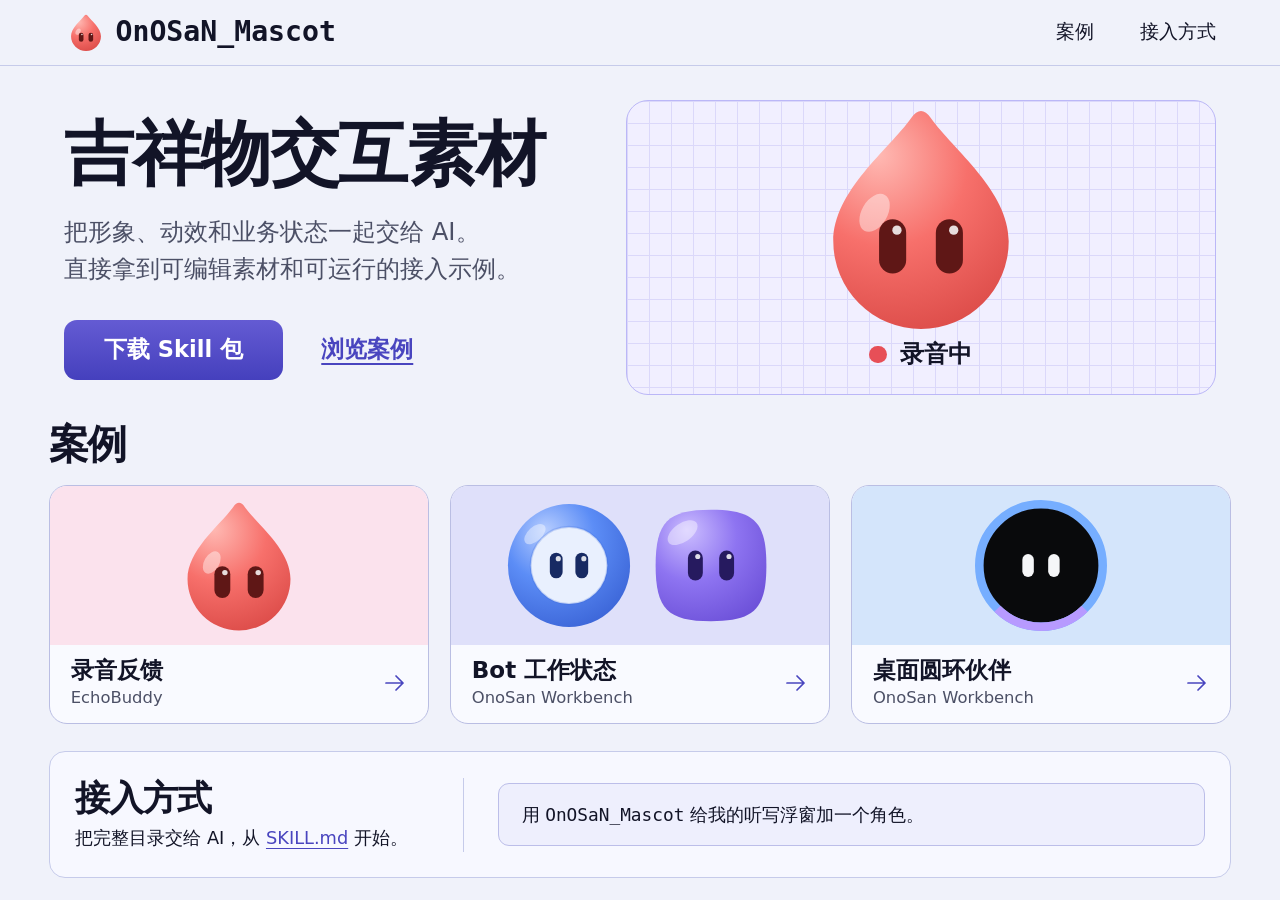
==== index.html @ 1f5b3f3f "Add OnOSaN_Mascot skill and interactive cases" ====
<!doctype html>
<html lang="zh-CN">
  <head>
    <meta charset="utf-8">
    <meta name="viewport" content="width=device-width, initial-scale=1">
    <title>OnOSaN_Mascot · 吉祥物交互素材</title>
    <link rel="icon" href="skills/onosan-mascot/assets/voice-status/mascot.svg" type="image/svg+xml">
    <link rel="stylesheet" href="skills/onosan-mascot/assets/preview.css">
    <link rel="stylesheet" href="skills/onosan-mascot/assets/voice-status/motion.css">
    <link rel="stylesheet" href="site.css">
  </head>
  <body>
    <header class="topbar">
      <div class="page-width topbar-inner">
        <span class="wordmark"><img src="skills/onosan-mascot/assets/voice-status/mascot.svg" alt="">OnOSaN_Mascot</span>
        <nav aria-label="主导航">
          <a href="#cases">案例</a>
          <a href="#use">接入方式</a>
        </nav>
      </div>
    </header>

    <main class="page-width">
      <section class="intro" aria-labelledby="intro-title">
        <div>
          <h1 id="intro-title">吉祥物交互素材</h1>
          <p>把形象、动效和业务状态一起交给 AI。<br>直接拿到可编辑素材和可运行的接入示例。</p>
          <div class="intro-actions">
            <a class="download" href="OnOSaN_Mascot-v0.1.0.zip" download>下载 Skill 包</a>
            <a href="#cases">浏览案例</a>
          </div>
        </div>
        <div class="specimen hero-sample voice-status" data-state="recording">
          <img class="mascot-shape" src="skills/onosan-mascot/assets/voice-status/mascot.svg" alt="EchoBuddy 珊瑚水滴">
          <p class="state-label"><span class="state-dot" aria-hidden="true"></span>录音中</p>
        </div>
      </section>

      <section class="cases" id="cases" aria-labelledby="cases-title">
        <h2 id="cases-title">案例</h2>
        <div class="case-grid">
          <a class="case" href="skills/onosan-mascot/assets/voice-status/preview.html">
            <div class="case-art coral"><img src="skills/onosan-mascot/assets/voice-status/mascot.svg" alt=""></div>
            <div class="case-caption">
              <div><h3>录音反馈</h3><p>EchoBuddy</p></div>
              <svg viewBox="0 0 24 24" aria-hidden="true"><path d="M3 12h17m-7-7 7 7-7 7"/></svg>
            </div>
          </a>
          <a class="case" href="skills/onosan-mascot/assets/bot-activity/preview.html">
            <div class="case-art violet">
              <img src="skills/onosan-mascot/assets/bot-activity/mascot.svg" alt="">
              <img src="skills/onosan-mascot/assets/bot-activity/square.svg" alt="">
            </div>
            <div class="case-caption">
              <div><h3>Bot 工作状态</h3><p>OnoSan Workbench</p></div>
              <svg viewBox="0 0 24 24" aria-hidden="true"><path d="M3 12h17m-7-7 7 7-7 7"/></svg>
            </div>
          </a>
          <a class="case" href="skills/onosan-mascot/assets/island-companion/preview.html">
            <div class="case-art blue"><img src="skills/onosan-mascot/assets/island-companion/mascot.svg" alt=""></div>
            <div class="case-caption">
              <div><h3>桌面圆环伙伴</h3><p>OnoSan Workbench</p></div>
              <svg viewBox="0 0 24 24" aria-hidden="true"><path d="M3 12h17m-7-7 7 7-7 7"/></svg>
            </div>
          </a>
        </div>
      </section>

      <section class="use" id="use" aria-labelledby="use-title">
        <div>
          <h2 id="use-title">接入方式</h2>
          <p>把完整目录交给 AI，从 <a href="skills/onosan-mascot/SKILL.md">SKILL.md</a> 开始。</p>
        </div>
        <p class="prompt-sample">用 <code>OnOSaN_Mascot</code> 给我的听写浮窗加一个角色。</p>
      </section>
    </main>
  </body>
</html>
---- skills/onosan-mascot/assets/preview.css ----
:root {
  color-scheme: light;
  --canvas: #f0f2fa;
  --surface: #f9faff;
  --ink: #121427;
  --muted: #4c5066;
  --accent: #4945bf;
  --line: #c6cbea;
  --page-edge: clamp(18px, 3.8vw, 60px);
  font: 400 16px/1.55 "Microsoft YaHei UI", "PingFang SC", system-ui, sans-serif;
  background: var(--canvas);
  color: var(--ink);
}

*, *::before, *::after { box-sizing: border-box; }
body { margin: 0; }
h1, h2, p { margin: 0; }
a { color: var(--accent); text-underline-offset: .25em; }
button, select, input { font: inherit; }
button, summary, select { cursor: pointer; }
img { display: block; max-inline-size: 100%; block-size: auto; }
[hidden] { display: none !important; }
:focus-visible { outline: 3px solid var(--accent); outline-offset: 4px; }

.page-width { width: min(1440px, calc(100% - 2 * var(--page-edge))); margin-inline: auto; }
.topbar { border-bottom: 1px solid var(--line); }
.topbar-inner {
  display: flex;
  align-items: center;
  justify-content: space-between;
  gap: 8px 24px;
  flex-wrap: wrap;
  min-height: 65px;
  padding: 8px clamp(0px, 1.2vw, 18px);
}
.wordmark {
  display: inline-flex;
  align-items: center;
  gap: 8px;
  color: var(--ink);
  font: 750 clamp(17px, 2.2vw, 30px)/1.1 "Cascadia Mono", Consolas, monospace;
  text-decoration: none;
}
.wordmark img { width: clamp(28px, 3.4vw, 49px); }
.topbar nav { display: flex; flex-wrap: wrap; align-items: center; gap: 4px clamp(14px, 3.6vw, 56px); }
.topbar nav a { color: var(--ink); padding-block: 6px; text-decoration: none; }
.topbar nav a:hover, .topbar nav a[aria-current="page"] { color: var(--accent); text-decoration: underline; }

.specimen {
  --grid: #dbd8fa;
  --stage-paper: #f1efff;
  --stage-ink: var(--ink);
  background-color: var(--stage-paper);
  background-image: linear-gradient(var(--grid) 1px, transparent 1px), linear-gradient(90deg, var(--grid) 1px, transparent 1px);
  background-size: 22px 22px;
  color: var(--stage-ink);
  border: 1px solid #bbb7f7;
  border-radius: 22px;
}
.specimen[data-theme="dark"] {
  --grid: #343753;
  --stage-paper: #26283f;
  --stage-ink: #f6f6fe;
  border-color: #4c527b;
}
.preview-main { max-width: 1100px; padding-block: clamp(30px, 5vw, 68px); }
.preview-heading { margin-bottom: 24px; }
.preview-heading h1 { font-size: clamp(29px, 4.4vw, 52px); line-height: 1.15; margin-bottom: 10px; }
.preview-heading p { max-width: 42em; color: var(--muted); }
.preview-layout { display: grid; grid-template-columns: minmax(0, 1.55fr) minmax(250px, 1fr); gap: 18px; align-items: start; }
.preview-stage {
  --mascot-size: 96px;
  min-height: 350px;
  padding: 28px 18px;
  display: grid;
  place-content: center;
  justify-items: center;
  gap: 12px;
}
.mascot-shape { display: block; width: var(--mascot-size); flex: none; }
.state-label { display: flex; align-items: center; justify-content: center; flex-wrap: wrap; gap: 7px; font-weight: 700; }
.state-dot { width: .72em; height: .72em; flex: none; border-radius: 50%; background: currentColor; }
.voice-status .state-dot { color: #e74f57; }
.voice-status:not([data-state="recording"]) .state-dot { background: transparent; border: 2px solid currentColor; }
.timer { font: 600 .9em/1.1 "Cascadia Mono", Consolas, monospace; margin-inline-start: .22em; }

.preview-options {
  border: 1px solid var(--line);
  border-radius: 18px;
  background: var(--surface);
  padding: clamp(16px, 2.7vw, 24px);
  display: grid;
  gap: 18px;
}
.preview-options fieldset { margin: 0; padding: 0; border: 0; min-inline-size: 0; }
.preview-options legend { font-weight: 750; margin-bottom: 8px; padding: 0; }
.state-buttons { display: flex; flex-wrap: wrap; gap: 8px; }
.preview-options button, .preview-options select {
  border: 1px solid #9b9fc5;
  border-radius: 9px;
  min-height: 42px;
  padding: 6px 11px;
  color: var(--ink);
  background: #fff;
}
.preview-options button:hover { border-color: var(--accent); }
.preview-options button[aria-pressed="true"] { color: #fff; background: var(--accent); border-color: var(--accent); }
.settings { display: grid; grid-template-columns: repeat(2, minmax(0, 1fr)); gap: 13px; }
.settings label { display: grid; gap: 5px; }
.settings .motion-check { grid-column: 1 / -1; display: flex; align-items: center; min-height: 36px; gap: 8px; cursor: pointer; }
.motion-check input { accent-color: var(--accent); width: 17px; height: 17px; }
.reference-links { display: flex; flex-wrap: wrap; gap: 5px 18px; border-top: 1px solid var(--line); padding-top: 13px; font-size: .92rem; }
.preview-stage[data-motion="reduced"] :is(.mascot-shape, .mascot-eyes) { animation: none !important; }

.bot-rail { display: grid; gap: 6px; width: min(100%, 305px); }
.bot-rail .bot-activity {
  display: flex;
  align-items: center;
  gap: 11px;
  padding: 8px 13px;
  border-radius: 14px;
  background: color-mix(in srgb, var(--stage-paper) 70%, var(--stage-ink) 8%);
}
.bot-rail .state-label { justify-content: flex-start; font-size: .88rem; font-weight: 500; }
.bot-activity[data-state="idle"] .state-dot,
.bot-activity[data-state="queued"] .state-dot { visibility: hidden; }
.bot-activity[data-state="waiting"] .state-dot { background: transparent; border: 2px solid currentColor; }
.bot-rail p { min-width: 0; }

.assistant-entry { display: grid; justify-items: center; }
.assistant-entry summary {
  position: relative;
  display: grid;
  place-items: center;
  padding: 4px;
  min-width: 44px;
  min-height: 44px;
  border-radius: 50%;
  list-style: none;
}
.assistant-entry summary::-webkit-details-marker { display: none; }
.assistant-entry summary:focus-visible { outline-color: #7068f0; }
.unread {
  position: absolute;
  top: 0;
  right: 0;
  min-width: 1.35rem;
  padding: 0 .16rem;
  border-radius: 999px;
  background: #4140b1;
  color: #fff;
  text-align: center;
  font-size: .8rem;
  font-weight: 750;
}
.assistant-message {
  margin-top: 10px;
  border: 1px solid #666c98;
  border-radius: 12px;
  padding: 9px 15px;
  background: var(--stage-paper);
}
.visually-hidden { position: absolute; width: 1px; height: 1px; overflow: hidden; clip-path: inset(50%); }

@media (max-width: 735px) {
  .preview-layout { grid-template-columns: minmax(0, 1fr); }
  .preview-stage { min-height: 260px; }
}
---- skills/onosan-mascot/assets/voice-status/motion.css ----
.voice-status[data-state="recording"] .mascot-shape {
  animation: voice-recording 1.25s ease-in-out infinite;
}

.voice-status[data-state="transcribing"] .mascot-shape {
  animation: voice-transcribing 1.9s ease-in-out infinite;
}

@keyframes voice-recording {
  0%, 100% { transform: none; }
  35% { transform: translateY(-10%) rotate(-8deg); }
  70% { transform: scale(1.08, .92) rotate(6deg); }
}

@keyframes voice-transcribing {
  0%, 100% { transform: rotate(-10deg); }
  50% { transform: translateY(-5%) rotate(6deg); }
}

@media (prefers-reduced-motion: reduce) {
  .voice-status[data-state] .mascot-shape { animation: none; }
}
---- site.css ----
.intro {
  display: grid;
  grid-template-columns: minmax(0, .92fr) minmax(0, 1.08fr);
  align-items: center;
  gap: clamp(20px, 4.6vw, 70px);
  margin-block: clamp(26px, 2.65vw, 41px) 26px;
  padding-inline: clamp(0px, 1.2vw, 18px);
}
.topbar nav { font-size: clamp(14px, 1.45vw, 22px); }
.intro h1 { font-size: clamp(37px, 5.5vw, 84px); line-height: 1.12; font-weight: 850; letter-spacing: -.02em; }
.intro > div > p:not(.state-label) { color: var(--muted); margin-top: 19px; font-size: clamp(16px, 1.9vw, 29px); }
.intro-actions { display: flex; flex-wrap: wrap; align-items: center; gap: 14px clamp(18px, 3vw, 43px); margin-top: 32px; font-weight: 750; font-size: clamp(15px, 1.76vw, 27px); }
.download {
  display: inline-flex;
  align-items: center;
  justify-content: center;
  min-width: clamp(148px, 17.1vw, 263px);
  min-height: 47px;
  padding: .56em 1.42em;
  border-radius: 13px;
  background: linear-gradient(#645bd3, #4540bd);
  color: #fff;
  text-decoration: none;
}
.download:hover { background: #443ab9; }
.hero-sample {
  --mascot-size: clamp(180px, 20.2vw, 305px);
  min-height: clamp(224px, 23vw, 350px);
  display: grid;
  align-content: center;
  justify-items: center;
  padding: 10px 16px 21px;
}
.hero-sample .mascot-shape { margin-block: -4% -2%; }
.hero-sample .state-label { gap: .58em; font-size: clamp(18px, 1.85vw, 29px); }

.cases h2, .use h2 { font-size: clamp(29px, 3.15vw, 47px); line-height: 1.2; letter-spacing: -.03em; }
.cases h2 { margin-bottom: 16px; }
.case-grid { display: grid; grid-template-columns: repeat(3, minmax(0, 1fr)); gap: clamp(13px, 1.6vw, 24px); }
.case {
  display: flex;
  flex-direction: column;
  border: 1px solid #babee3;
  border-radius: 18px;
  background: var(--surface);
  overflow: hidden;
  color: var(--ink);
  text-decoration: none;
}
.case:hover { border-color: var(--accent); }
.case:hover h3 { color: var(--accent); }
.case-art {
  display: flex;
  justify-content: center;
  align-items: center;
  gap: 0;
  height: clamp(137px, 12.4vw, 190px);
  padding-inline: 16px;
}
.case-art img { width: min(41%, 164px); max-height: 95%; }
.case-art.coral { background: #fbe2ed; }
.case-art.coral img { width: min(50%, 182px); }
.case-art.violet { background: #dfe0fa; }
.case-art.blue { background: #d4e5fb; }
.case-art.blue img { width: min(38%, 140px); }
.case-caption { display: flex; flex: 1; align-items: center; justify-content: space-between; gap: 9px; padding: 11px clamp(13px, 1.65vw, 25px) 13px; }
.case-caption h3 { margin: 0; line-height: 1.25; font-size: clamp(17px, 1.8vw, 27px); }
.case-caption p { color: var(--muted); font-size: clamp(13px, 1.28vw, 20px); }
.case-caption svg { width: 24px; flex: none; fill: none; stroke: var(--accent); stroke-width: 1.7; stroke-linecap: round; stroke-linejoin: round; }

.use {
  display: grid;
  grid-template-columns: minmax(235px, .55fr) minmax(0, 1fr);
  align-items: center;
  gap: clamp(14px, 2.7vw, 42px);
  margin-block: clamp(20px, 2.1vw, 32px) 18px;
  padding: clamp(18px, 2vw, 31px);
  border: 1px solid var(--line);
  border-radius: 16px;
  background: #f7f8ff;
}
.use > div { border-inline-end: 1px solid var(--line); padding-inline-end: 14px; }
.use h2 { font-size: clamp(26px, 2.7vw, 41px); margin-bottom: .15em; }
.use p { font-size: clamp(14px, 1.39vw, 21px); }
.prompt-sample { padding: .95em 1.25em; border: 1px solid #bcbee9; border-radius: 11px; background: #eeeffd; overflow-wrap: anywhere; }
.prompt-sample code { font-family: "Cascadia Mono", Consolas, monospace; }

@media (max-width: 735px) {
  .intro, .use { grid-template-columns: minmax(0, 1fr); }
  .intro { gap: 24px; }
  .intro-actions { margin-top: 19px; }
  .hero-sample .mascot-shape { margin-block: -2% 0; }
  .case-grid { grid-template-columns: minmax(0, 1fr); }
  .use > div { border: 0; padding: 0; }
}
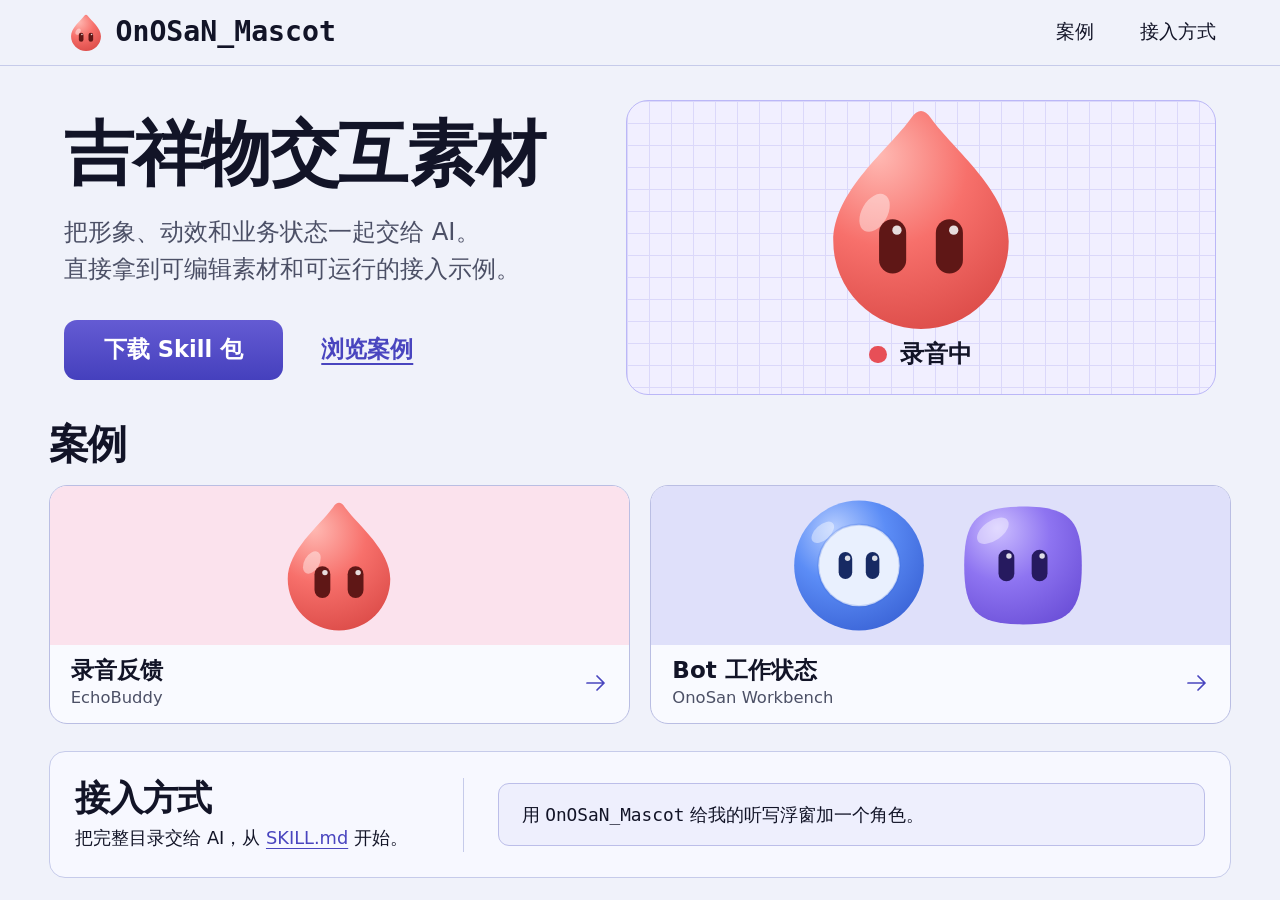
==== commit 3d6acbdf: "Remove the desktop companion case" ====
--- a/index.html
+++ b/index.html
@@ -26,7 +26,7 @@
           <h1 id="intro-title">吉祥物交互素材</h1>
           <p>把形象、动效和业务状态一起交给 AI。<br>直接拿到可编辑素材和可运行的接入示例。</p>
           <div class="intro-actions">
-            <a class="download" href="OnOSaN_Mascot-v0.1.0.zip" download>下载 Skill 包</a>
+            <a class="download" href="OnOSaN_Mascot-v0.1.1.zip" download>下载 Skill 包</a>
             <a href="#cases">浏览案例</a>
           </div>
         </div>
@@ -56,13 +56,6 @@
               <svg viewBox="0 0 24 24" aria-hidden="true"><path d="M3 12h17m-7-7 7 7-7 7"/></svg>
             </div>
           </a>
-          <a class="case" href="skills/onosan-mascot/assets/island-companion/preview.html">
-            <div class="case-art blue"><img src="skills/onosan-mascot/assets/island-companion/mascot.svg" alt=""></div>
-            <div class="case-caption">
-              <div><h3>桌面圆环伙伴</h3><p>OnoSan Workbench</p></div>
-              <svg viewBox="0 0 24 24" aria-hidden="true"><path d="M3 12h17m-7-7 7 7-7 7"/></svg>
-            </div>
-          </a>
         </div>
       </section>
 
--- a/skills/onosan-mascot/assets/preview.css
+++ b/skills/onosan-mascot/assets/preview.css
@@ -110,7 +110,7 @@
 .settings .motion-check { grid-column: 1 / -1; display: flex; align-items: center; min-height: 36px; gap: 8px; cursor: pointer; }
 .motion-check input { accent-color: var(--accent); width: 17px; height: 17px; }
 .reference-links { display: flex; flex-wrap: wrap; gap: 5px 18px; border-top: 1px solid var(--line); padding-top: 13px; font-size: .92rem; }
-.preview-stage[data-motion="reduced"] :is(.mascot-shape, .mascot-eyes) { animation: none !important; }
+.preview-stage[data-motion="reduced"] .mascot-shape { animation: none !important; }
 
 .bot-rail { display: grid; gap: 6px; width: min(100%, 305px); }
 .bot-rail .bot-activity {
@@ -127,41 +127,6 @@
 .bot-activity[data-state="waiting"] .state-dot { background: transparent; border: 2px solid currentColor; }
 .bot-rail p { min-width: 0; }
 
-.assistant-entry { display: grid; justify-items: center; }
-.assistant-entry summary {
-  position: relative;
-  display: grid;
-  place-items: center;
-  padding: 4px;
-  min-width: 44px;
-  min-height: 44px;
-  border-radius: 50%;
-  list-style: none;
-}
-.assistant-entry summary::-webkit-details-marker { display: none; }
-.assistant-entry summary:focus-visible { outline-color: #7068f0; }
-.unread {
-  position: absolute;
-  top: 0;
-  right: 0;
-  min-width: 1.35rem;
-  padding: 0 .16rem;
-  border-radius: 999px;
-  background: #4140b1;
-  color: #fff;
-  text-align: center;
-  font-size: .8rem;
-  font-weight: 750;
-}
-.assistant-message {
-  margin-top: 10px;
-  border: 1px solid #666c98;
-  border-radius: 12px;
-  padding: 9px 15px;
-  background: var(--stage-paper);
-}
-.visually-hidden { position: absolute; width: 1px; height: 1px; overflow: hidden; clip-path: inset(50%); }
-
 @media (max-width: 735px) {
   .preview-layout { grid-template-columns: minmax(0, 1fr); }
   .preview-stage { min-height: 260px; }
--- a/site.css
+++ b/site.css
@@ -36,7 +36,7 @@
 
 .cases h2, .use h2 { font-size: clamp(29px, 3.15vw, 47px); line-height: 1.2; letter-spacing: -.03em; }
 .cases h2 { margin-bottom: 16px; }
-.case-grid { display: grid; grid-template-columns: repeat(3, minmax(0, 1fr)); gap: clamp(13px, 1.6vw, 24px); }
+.case-grid { display: grid; grid-template-columns: repeat(2, minmax(0, 1fr)); gap: clamp(13px, 1.6vw, 24px); }
 .case {
   display: flex;
   flex-direction: column;
@@ -61,8 +61,6 @@
 .case-art.coral { background: #fbe2ed; }
 .case-art.coral img { width: min(50%, 182px); }
 .case-art.violet { background: #dfe0fa; }
-.case-art.blue { background: #d4e5fb; }
-.case-art.blue img { width: min(38%, 140px); }
 .case-caption { display: flex; flex: 1; align-items: center; justify-content: space-between; gap: 9px; padding: 11px clamp(13px, 1.65vw, 25px) 13px; }
 .case-caption h3 { margin: 0; line-height: 1.25; font-size: clamp(17px, 1.8vw, 27px); }
 .case-caption p { color: var(--muted); font-size: clamp(13px, 1.28vw, 20px); }
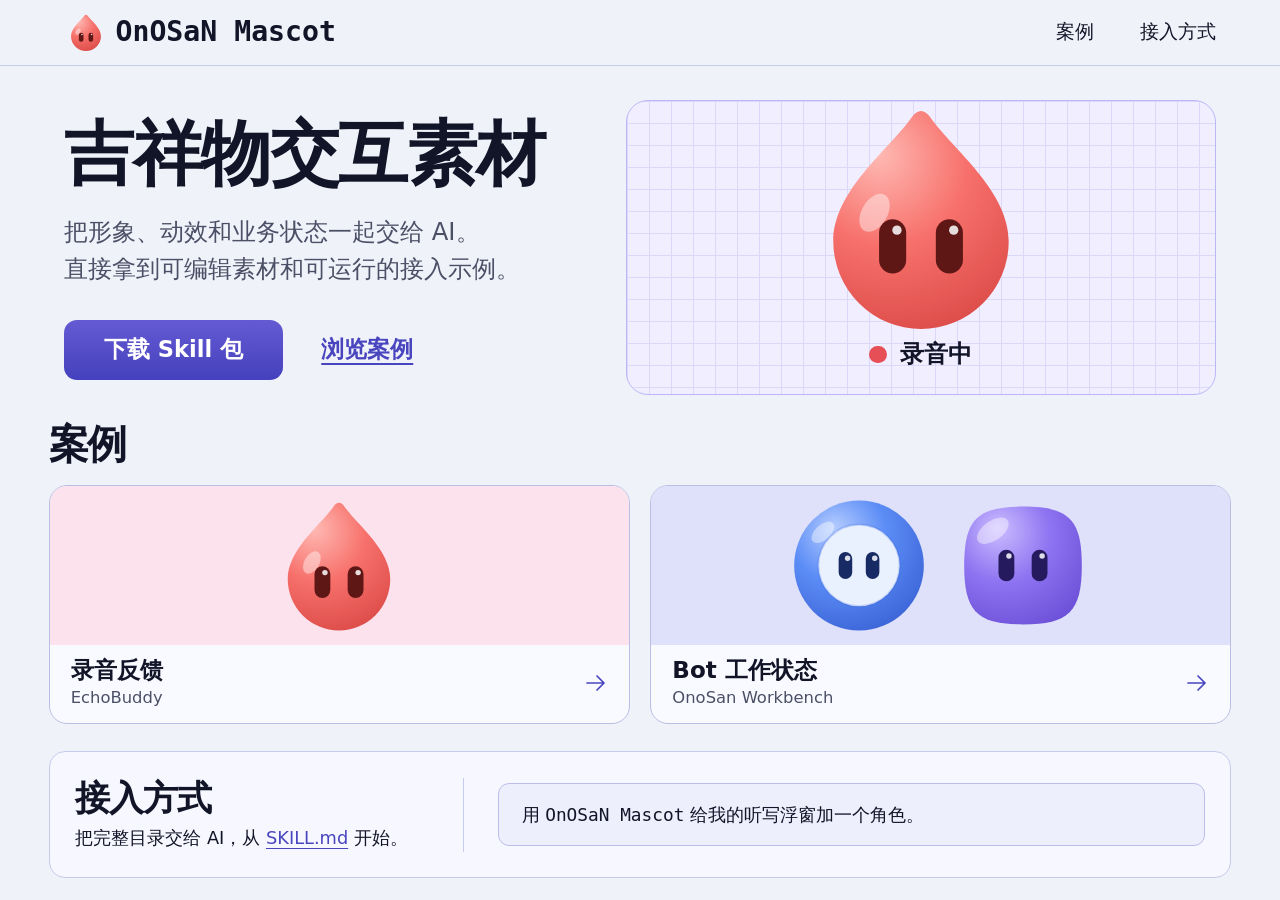
==== commit 418b2c5b: "Use OnOSaN Mascot as the display name" ====
--- a/index.html
+++ b/index.html
@@ -3,7 +3,7 @@
   <head>
     <meta charset="utf-8">
     <meta name="viewport" content="width=device-width, initial-scale=1">
-    <title>OnOSaN_Mascot · 吉祥物交互素材</title>
+    <title>OnOSaN Mascot · 吉祥物交互素材</title>
     <link rel="icon" href="skills/onosan-mascot/assets/voice-status/mascot.svg" type="image/svg+xml">
     <link rel="stylesheet" href="skills/onosan-mascot/assets/preview.css">
     <link rel="stylesheet" href="skills/onosan-mascot/assets/voice-status/motion.css">
@@ -12,7 +12,7 @@
   <body>
     <header class="topbar">
       <div class="page-width topbar-inner">
-        <span class="wordmark"><img src="skills/onosan-mascot/assets/voice-status/mascot.svg" alt="">OnOSaN_Mascot</span>
+        <span class="wordmark"><img src="skills/onosan-mascot/assets/voice-status/mascot.svg" alt="">OnOSaN Mascot</span>
         <nav aria-label="主导航">
           <a href="#cases">案例</a>
           <a href="#use">接入方式</a>
@@ -26,7 +26,7 @@
           <h1 id="intro-title">吉祥物交互素材</h1>
           <p>把形象、动效和业务状态一起交给 AI。<br>直接拿到可编辑素材和可运行的接入示例。</p>
           <div class="intro-actions">
-            <a class="download" href="OnOSaN_Mascot-v0.1.1.zip" download>下载 Skill 包</a>
+            <a class="download" href="OnOSaN-Mascot-v0.1.2.zip" download>下载 Skill 包</a>
             <a href="#cases">浏览案例</a>
           </div>
         </div>
@@ -64,7 +64,7 @@
           <h2 id="use-title">接入方式</h2>
           <p>把完整目录交给 AI，从 <a href="skills/onosan-mascot/SKILL.md">SKILL.md</a> 开始。</p>
         </div>
-        <p class="prompt-sample">用 <code>OnOSaN_Mascot</code> 给我的听写浮窗加一个角色。</p>
+        <p class="prompt-sample">用 <code>OnOSaN Mascot</code> 给我的听写浮窗加一个角色。</p>
       </section>
     </main>
   </body>
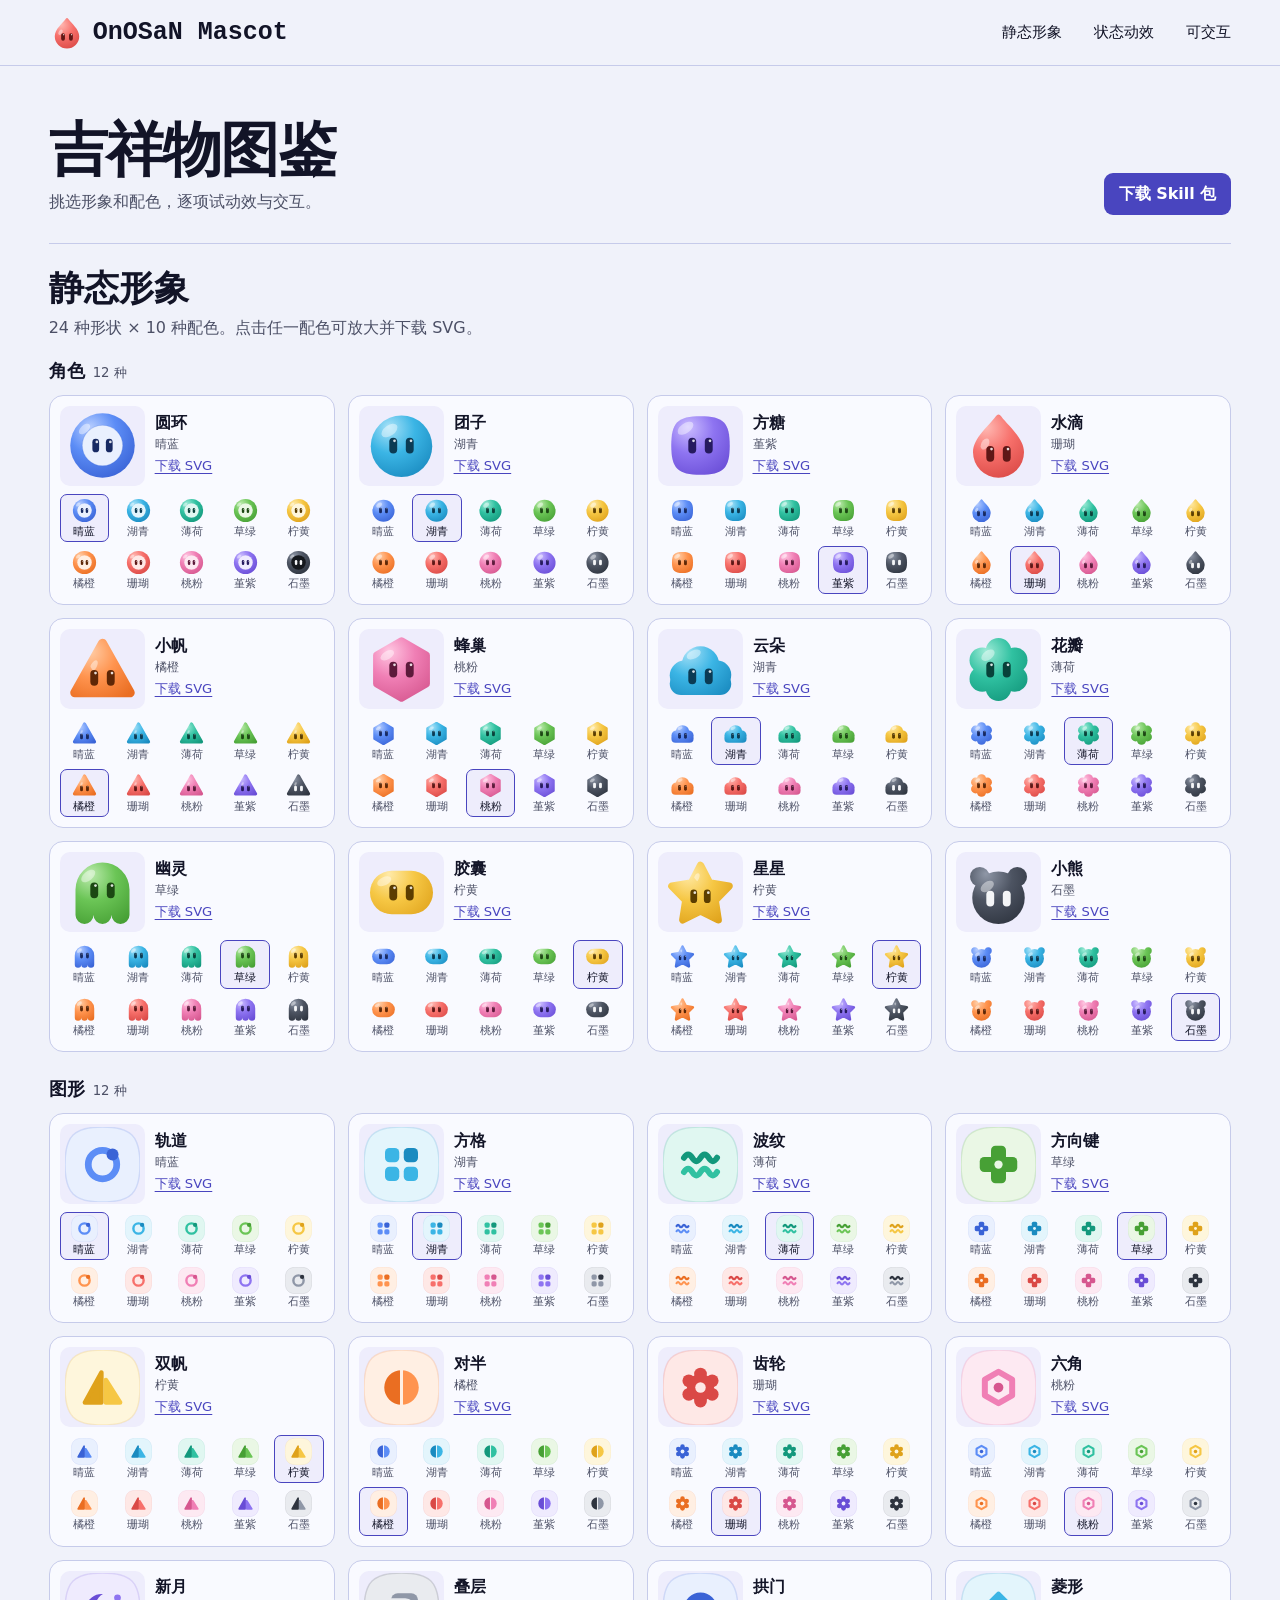
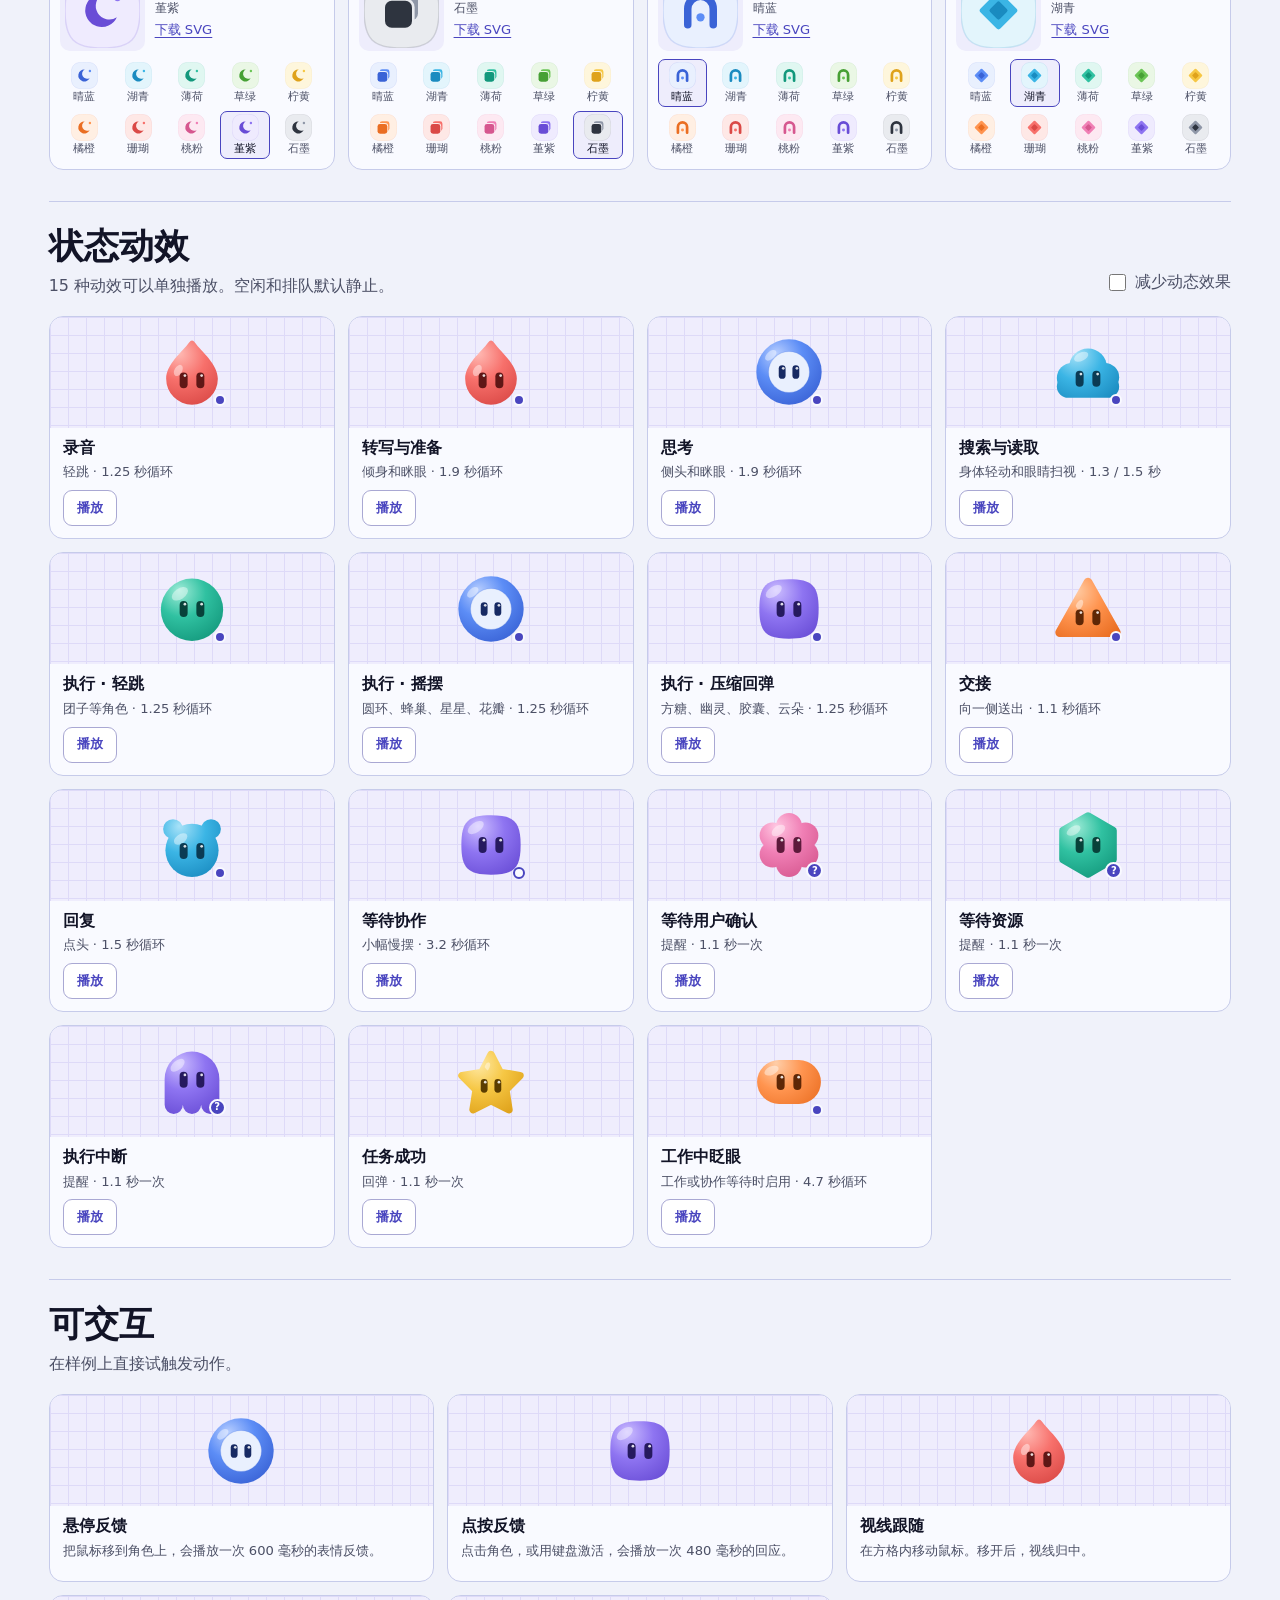
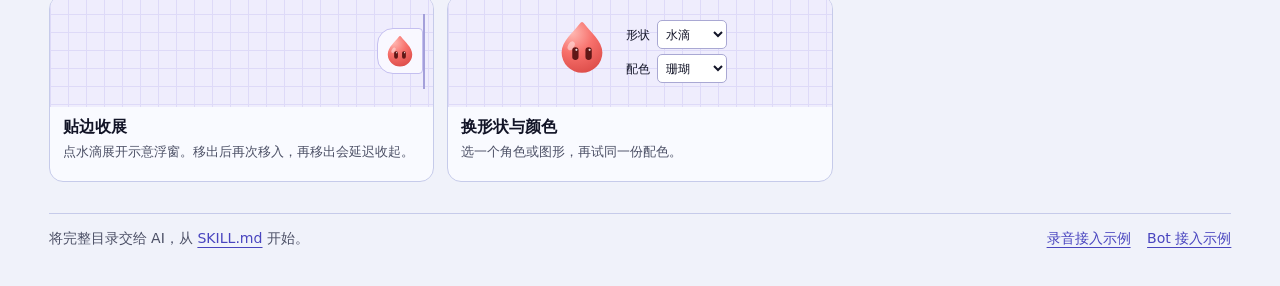
==== commit 7d7f143b: "Add the complete mascot catalogue" ====
--- a/index.html
+++ b/index.html
@@ -3,69 +3,16 @@
   <head>
     <meta charset="utf-8">
     <meta name="viewport" content="width=device-width, initial-scale=1">
-    <title>OnOSaN Mascot · 吉祥物交互素材</title>
+    <title>OnOSaN Mascot · 吉祥物图鉴</title>
     <link rel="icon" href="skills/onosan-mascot/assets/voice-status/mascot.svg" type="image/svg+xml">
     <link rel="stylesheet" href="skills/onosan-mascot/assets/preview.css">
-    <link rel="stylesheet" href="skills/onosan-mascot/assets/voice-status/motion.css">
-    <link rel="stylesheet" href="site.css">
+    <link rel="stylesheet" href="skills/onosan-mascot/assets/catalog/avatar-motion.css">
+    <link rel="stylesheet" href="skills/onosan-mascot/assets/catalog/catalog.css">
+    <script src="skills/onosan-mascot/assets/catalog/avatar-data.js" defer></script>
+    <script src="skills/onosan-mascot/assets/catalog/avatar.js" defer></script>
+    <script src="skills/onosan-mascot/assets/catalog/catalog.js" defer></script>
   </head>
-  <body>
-    <header class="topbar">
-      <div class="page-width topbar-inner">
-        <span class="wordmark"><img src="skills/onosan-mascot/assets/voice-status/mascot.svg" alt="">OnOSaN Mascot</span>
-        <nav aria-label="主导航">
-          <a href="#cases">案例</a>
-          <a href="#use">接入方式</a>
-        </nav>
-      </div>
-    </header>
-
-    <main class="page-width">
-      <section class="intro" aria-labelledby="intro-title">
-        <div>
-          <h1 id="intro-title">吉祥物交互素材</h1>
-          <p>把形象、动效和业务状态一起交给 AI。<br>直接拿到可编辑素材和可运行的接入示例。</p>
-          <div class="intro-actions">
-            <a class="download" href="OnOSaN-Mascot-v0.1.2.zip" download>下载 Skill 包</a>
-            <a href="#cases">浏览案例</a>
-          </div>
-        </div>
-        <div class="specimen hero-sample voice-status" data-state="recording">
-          <img class="mascot-shape" src="skills/onosan-mascot/assets/voice-status/mascot.svg" alt="EchoBuddy 珊瑚水滴">
-          <p class="state-label"><span class="state-dot" aria-hidden="true"></span>录音中</p>
-        </div>
-      </section>
-
-      <section class="cases" id="cases" aria-labelledby="cases-title">
-        <h2 id="cases-title">案例</h2>
-        <div class="case-grid">
-          <a class="case" href="skills/onosan-mascot/assets/voice-status/preview.html">
-            <div class="case-art coral"><img src="skills/onosan-mascot/assets/voice-status/mascot.svg" alt=""></div>
-            <div class="case-caption">
-              <div><h3>录音反馈</h3><p>EchoBuddy</p></div>
-              <svg viewBox="0 0 24 24" aria-hidden="true"><path d="M3 12h17m-7-7 7 7-7 7"/></svg>
-            </div>
-          </a>
-          <a class="case" href="skills/onosan-mascot/assets/bot-activity/preview.html">
-            <div class="case-art violet">
-              <img src="skills/onosan-mascot/assets/bot-activity/mascot.svg" alt="">
-              <img src="skills/onosan-mascot/assets/bot-activity/square.svg" alt="">
-            </div>
-            <div class="case-caption">
-              <div><h3>Bot 工作状态</h3><p>OnoSan Workbench</p></div>
-              <svg viewBox="0 0 24 24" aria-hidden="true"><path d="M3 12h17m-7-7 7 7-7 7"/></svg>
-            </div>
-          </a>
-        </div>
-      </section>
-
-      <section class="use" id="use" aria-labelledby="use-title">
-        <div>
-          <h2 id="use-title">接入方式</h2>
-          <p>把完整目录交给 AI，从 <a href="skills/onosan-mascot/SKILL.md">SKILL.md</a> 开始。</p>
-        </div>
-        <p class="prompt-sample">用 <code>OnOSaN Mascot</code> 给我的听写浮窗加一个角色。</p>
-      </section>
-    </main>
+  <body data-catalog data-assets="skills/onosan-mascot/assets" data-skill="skills/onosan-mascot/SKILL.md" data-download="OnOSaN-Mascot-v0.2.0.zip">
+    <noscript>请启用 JavaScript 以浏览吉祥物图鉴。</noscript>
   </body>
 </html>
--- a/skills/onosan-mascot/assets/catalog/avatar-motion.css
+++ b/skills/onosan-mascot/assets/catalog/avatar-motion.css
@@ -0,0 +1,65 @@
+/* Motion layers and keyframes from the OnoSan Bot side rail. */
+.catalog-avatar { display: inline-block; width: var(--preview-size, 76px); aspect-ratio: 1; }
+.catalog-avatar > svg { display: block; width: 100%; height: 100%; overflow: visible; }
+.catalog-avatar :is(.bot-avatar-body, .bot-avatar-interaction) { transform-origin: 50px 72px; }
+.catalog-avatar :is(.bot-avatar-eyes, .bot-avatar-eye) { transform-box: fill-box; transform-origin: center; }
+.catalog-avatar[data-loop='true'] .bot-avatar-eye { animation: bot-avatar-blink 4.7s linear var(--bot-blink-delay, 0s) infinite; }
+.catalog-avatar[data-state='thinking'] .bot-avatar-body { animation: bot-avatar-think 1.9s ease-in-out var(--bot-work-delay, 0s) infinite; }
+.catalog-avatar[data-state='thinking'] .bot-avatar-eyes { animation: bot-avatar-ponder 1.9s ease-in-out var(--bot-work-delay, 0s) infinite; }
+.catalog-avatar[data-state='searching'] .bot-avatar-body { animation: bot-avatar-seek 1.3s ease-in-out infinite; }
+.catalog-avatar[data-state='searching'] .bot-avatar-eyes { animation: bot-avatar-scan 1.5s ease-in-out infinite; }
+.catalog-avatar[data-state='working'] .bot-avatar-body { animation: bot-avatar-work 1.25s ease-in-out var(--bot-work-delay, 0s) infinite; }
+.catalog-avatar[data-state='working']:is([data-figure='ring'], [data-figure='hex'], [data-figure='star'], [data-figure='flower']) .bot-avatar-body { animation-name: bot-avatar-wiggle; transform-origin: 50px 50px; }
+.catalog-avatar[data-state='working']:is([data-figure='square'], [data-figure='ghost'], [data-figure='pill'], [data-figure='cloud']) .bot-avatar-body { animation-name: bot-avatar-squash; }
+.catalog-avatar[data-state='sending'] .bot-avatar-body { animation: bot-avatar-send 1.1s ease-in-out infinite; }
+.catalog-avatar[data-state='replying'] .bot-avatar-body { animation: bot-avatar-reply 1.5s ease-in-out var(--bot-work-delay, 0s) infinite; }
+.catalog-avatar[data-state='waiting_bot'] .bot-avatar-body { animation: bot-avatar-wait 3.2s ease-in-out infinite; }
+.catalog-avatar[data-state='waiting_bot'] .bot-avatar-eyes { animation: bot-avatar-look 3.2s ease-in-out infinite; }
+.catalog-avatar:is([data-state='waiting_user'], [data-state='waiting_resource'], [data-state='interrupted']) .bot-avatar-body { animation: bot-avatar-alert 1.1s ease-in-out; }
+.catalog-avatar[data-state='done'] .bot-avatar-body { animation: bot-avatar-done 1.1s ease-out; }
+.catalog-avatar:is([data-state='idle'], [data-state='queued'])[data-hover='true'] .bot-avatar-body { animation: bot-avatar-greet .6s ease-in-out; }
+.catalog-avatar:is([data-state='idle'], [data-state='queued'])[data-hover='true'] .bot-avatar-eye { animation: bot-avatar-greet-eyes .6s ease-in-out; }
+.catalog-avatar[data-poked='true'] .bot-avatar-interaction { animation: bot-avatar-poke .48s ease-out; }
+
+@keyframes bot-avatar-think { 0%, 100% { transform: rotate(-10deg); } 50% { transform: translateY(-5px) rotate(6deg); } }
+@keyframes bot-avatar-ponder { 0%, 100% { transform: translate(-3px, -5px) scaleY(.65); } 50% { transform: translate(4px, -7px) scaleY(.85); } }
+@keyframes bot-avatar-seek { 0%, 100% { transform: rotate(-4deg); } 50% { transform: translateY(-5px) rotate(4deg); } }
+@keyframes bot-avatar-scan { 0%, 15%, 100% { transform: translateX(-8px); } 50%, 65% { transform: translateX(8px); } }
+@keyframes bot-avatar-work { 0%, 100% { transform: none; } 35% { transform: translateY(-10px) rotate(-8deg); } 70% { transform: scale(1.08, .92) rotate(6deg); } }
+@keyframes bot-avatar-wiggle { 0%, 100% { transform: rotate(-12deg); } 50% { transform: rotate(12deg) translateY(-6px) scale(1.05); } }
+@keyframes bot-avatar-squash { 0%, 100% { transform: none; } 25% { transform: scale(1.12, .88); } 55% { transform: translateY(-9px) scale(.92, 1.1); } 80% { transform: scale(1.04, .96); } }
+@keyframes bot-avatar-send { 0%, 100% { transform: none; } 40% { transform: translateX(9px) rotate(10deg); } 70% { transform: translateX(-3px) rotate(-4deg); } }
+@keyframes bot-avatar-reply { 0%, 100% { transform: none; } 30% { transform: translateY(-7px) scale(1.04, .96); } 65% { transform: rotate(5deg); } }
+@keyframes bot-avatar-wait { 0%, 100% { transform: rotate(-3deg); } 50% { transform: rotate(3deg); } }
+@keyframes bot-avatar-look { 0%, 100% { transform: translate(-3px, 0); } 50% { transform: translate(3px, -1px); } }
+@keyframes bot-avatar-alert { 0%, 55%, 100% { transform: none; } 20% { transform: translateY(-12px) scale(.96, 1.05); } 40% { transform: scale(1.1, .9); } }
+@keyframes bot-avatar-done { 0%, 100% { transform: none; } 15% { transform: scale(1.14, .86); } 38% { transform: translateY(-10px) scale(.94, 1.08); } 60% { transform: scale(1.06, .94); } 80% { transform: translateY(-2px); } }
+@keyframes bot-avatar-greet { 0%, 100% { transform: none; } 40% { transform: rotate(7deg) translateY(-2px); } }
+@keyframes bot-avatar-greet-eyes { 0%, 100% { transform: none; } 40% { transform: scaleY(.48); } }
+@keyframes bot-avatar-poke { 0%, 100% { transform: none; } 35% { transform: translateY(-8px) rotate(-9deg); } 70% { transform: scale(1.1, .9) rotate(4deg); } }
+@keyframes bot-avatar-blink { 0%, 43%, 49%, 100% { transform: scaleY(1); } 46% { transform: scaleY(.05); } }
+
+.gaze-surface .bot-avatar-eyes {
+  translate: calc(var(--gaze-x, 0) * 9px) calc(var(--gaze-y, 0) * 7px);
+  transition: translate 110ms ease-out;
+}
+.gaze-surface .bot-avatar-interaction {
+  rotate: calc(var(--gaze-x, 0) * 4deg);
+  transition: rotate 150ms ease-out;
+}
+
+[data-reduced-motion='true'] .catalog-avatar :is(.bot-avatar-body, .bot-avatar-interaction, .bot-avatar-eyes, .bot-avatar-eye) {
+  animation: none !important;
+  transition: none !important;
+  translate: none;
+  rotate: none;
+}
+
+@media (prefers-reduced-motion: reduce) {
+  .catalog-avatar :is(.bot-avatar-body, .bot-avatar-interaction, .bot-avatar-eyes, .bot-avatar-eye) {
+    animation: none !important;
+    transition: none !important;
+    translate: none;
+    rotate: none;
+  }
+}
--- a/skills/onosan-mascot/assets/catalog/catalog.css
+++ b/skills/onosan-mascot/assets/catalog/catalog.css
@@ -0,0 +1,149 @@
+.catalog-topbar { position: sticky; top: 0; z-index: 3; background: var(--canvas); }
+.catalog-topbar .topbar-inner { padding-inline: 0; }
+.catalog-topbar .wordmark { font-size: clamp(17px, 2vw, 25px); }
+.catalog-topbar .wordmark img { width: 36px; }
+.catalog-topbar nav { gap: 4px clamp(13px, 2.5vw, 36px); font-size: .94rem; }
+.catalog-main { padding-bottom: 36px; }
+.catalog-intro {
+  display: flex;
+  justify-content: space-between;
+  align-items: end;
+  flex-wrap: wrap;
+  gap: 16px 30px;
+  padding-block: clamp(28px, 4vw, 54px) 28px;
+}
+.catalog-intro h1 { font-size: clamp(33px, 4.6vw, 60px); line-height: 1.12; letter-spacing: -.03em; }
+.catalog-intro p, .section-heading p { margin-top: 7px; color: var(--muted); }
+.download, .sample-control {
+  display: inline-flex;
+  align-items: center;
+  justify-content: center;
+  min-height: 42px;
+  padding: 6px 15px;
+  border-radius: 9px;
+  font-family: inherit;
+  font-weight: 700;
+  text-decoration: none;
+}
+.download { color: #fff; background: var(--accent); }
+.download:hover { background: #3c37ab; }
+
+.catalog-section { border-top: 1px solid var(--line); padding-block: 23px 31px; scroll-margin-top: 82px; }
+.section-heading { margin-bottom: 17px; }
+.section-heading h2 { font-size: clamp(24px, 3vw, 35px); line-height: 1.2; }
+.section-heading.with-control { display: flex; align-items: end; justify-content: space-between; flex-wrap: wrap; gap: 11px 20px; }
+.motion-switch { display: inline-flex; align-items: center; gap: 6px; min-height: 32px; color: var(--muted); cursor: pointer; }
+.motion-switch input { accent-color: var(--accent); width: 17px; height: 17px; }
+
+.shape-group + .shape-group { margin-top: 24px; }
+.shape-group h3 { margin: 0 0 10px; display: flex; align-items: baseline; gap: 8px; font-size: 1.1rem; }
+.group-count { color: var(--muted); font-size: .83rem; font-weight: 400; }
+.shape-grid, .sample-grid { display: grid; grid-template-columns: repeat(4, minmax(0, 1fr)); gap: 13px; }
+.shape-card, .sample-card {
+  min-width: 0;
+  background: var(--surface);
+  border: 1px solid var(--line);
+  border-radius: 14px;
+}
+.shape-card { padding: 10px; }
+.shape-top { display: grid; grid-template-columns: 85px minmax(0, 1fr); gap: 10px; align-items: center; }
+.shape-art {
+  height: 80px;
+  display: grid;
+  place-items: center;
+  border-radius: 10px;
+  background: #eeedfc;
+}
+.shape-art img { width: 75px; }
+.shape-info h4, .sample-copy h3 { margin: 0; line-height: 1.3; }
+.shape-info p { font-size: .78rem; color: var(--muted); }
+.svg-download { display: inline-block; padding-block: 3px; min-height: 24px; font-size: .82rem; }
+.palette { display: grid; grid-template-columns: repeat(5, minmax(0, 1fr)); gap: 4px; margin-top: 8px; }
+.color-choice {
+  display: grid;
+  justify-items: center;
+  align-content: center;
+  gap: 1px;
+  min-width: 0;
+  min-height: 44px;
+  padding: 2px;
+  border: 1px solid transparent;
+  border-radius: 7px;
+  color: var(--muted);
+  background: transparent;
+  line-height: 1.3;
+}
+.color-choice img { width: 27px; }
+.color-choice span { font-size: .68rem; white-space: nowrap; }
+.color-choice:hover { background: #eeedfc; }
+.color-choice[aria-pressed="true"] { border-color: var(--accent); background: #eeedfc; color: var(--ink); }
+.color-choice:focus-visible { outline-offset: 1px; z-index: 1; }
+
+.sample-card { display: flex; flex-direction: column; }
+.sample-stage {
+  position: relative;
+  display: grid;
+  place-items: center;
+  min-height: 111px;
+  padding: 8px;
+  border-radius: 13px 13px 0 0;
+  background-color: #efedfd;
+  background-image: linear-gradient(#dedaf8 1px, transparent 1px), linear-gradient(90deg, #dedaf8 1px, transparent 1px);
+  background-size: 18px 18px;
+  overflow: hidden;
+}
+.sample-copy { flex: 1; display: flex; flex-direction: column; align-items: start; padding: 10px 13px 12px; }
+.sample-copy h3 { font-size: 1rem; }
+.sample-copy p { margin: 4px 0 8px; color: var(--muted); line-height: 1.5; font-size: .82rem; }
+.sample-copy > button { margin-top: auto; }
+.sample-control { min-height: 36px; padding: 4px 13px; border: 1px solid #a9a8d3; color: var(--accent); background: #fff; font-size: .84rem; }
+.sample-control:hover { border-color: var(--accent); background: #f0efff; }
+.catalog-avatar { position: relative; }
+.motion-marker { position: absolute; right: 4px; bottom: 4px; width: 12px; height: 12px; border: 2px solid #f9faff; border-radius: 50%; background: var(--accent); }
+.motion-marker.hollow { border-color: var(--accent); background: #f9faff; }
+.motion-marker.attention { display: grid; place-items: center; width: 17px; height: 17px; color: #fff; background: var(--accent); font: 750 10px/1 system-ui, sans-serif; }
+
+.interactive-grid { grid-template-columns: repeat(3, minmax(0, 1fr)); }
+.avatar-trigger { display: grid; place-items: center; min-width: 44px; min-height: 44px; padding: 4px; border: 0; border-radius: 10px; background: transparent; }
+.avatar-trigger:hover { background: #e0ddfb; }
+.gaze-surface { display: grid; place-items: center; width: 100%; height: 100%; }
+.dock-surface { display: flex; justify-content: end; align-items: center; width: 100%; height: 75px; border-right: 2px solid #a4a0da; }
+.dock-demo {
+  --preview-size: 36px;
+  display: flex;
+  align-items: center;
+  gap: 4px;
+  overflow: hidden;
+  width: 46px;
+  max-width: 100%;
+  border: 1px solid #c4bff0;
+  border-radius: 16px 4px 4px 16px;
+  background: #f9f8ff;
+  transition: width 260ms ease, border-radius 260ms ease;
+}
+.dock-demo[data-expanded="true"] { width: 173px; border-radius: 14px; }
+.dock-trigger { flex: none; }
+.dock-trigger:focus-visible { outline-offset: -3px; }
+.dock-caption { font-size: .85rem; white-space: nowrap; opacity: 0; }
+.dock-demo[data-expanded="true"] .dock-caption { opacity: 1; }
+.picker-demo { --preview-size: 60px; display: flex; align-items: center; gap: 14px; }
+.picker-controls { display: grid; gap: 5px; }
+.picker-controls label { display: flex; align-items: center; justify-content: space-between; gap: 7px; font-size: .78rem; }
+.picker-controls select { min-height: 29px; min-width: 70px; padding: 1px 4px; border: 1px solid #a9a8d3; border-radius: 5px; background: #fff; color: var(--ink); }
+[data-reduced-motion="true"] .dock-demo { transition: none; }
+.catalog-footer { display: flex; justify-content: space-between; flex-wrap: wrap; gap: 8px 22px; border-top: 1px solid var(--line); padding-top: 14px; color: var(--muted); font-size: .88rem; }
+.catalog-footer a + a { margin-inline-start: 12px; }
+
+@media (prefers-reduced-motion: reduce) {
+  .dock-demo { transition: none; }
+}
+@media (max-width: 1120px) {
+  .shape-grid, .sample-grid { grid-template-columns: repeat(3, minmax(0, 1fr)); }
+}
+@media (max-width: 850px) {
+  .shape-grid, .sample-grid { grid-template-columns: repeat(2, minmax(0, 1fr)); }
+}
+@media (max-width: 525px) {
+  .catalog-section { scroll-margin-top: 105px; }
+  .shape-grid, .sample-grid { grid-template-columns: minmax(0, 1fr); }
+}
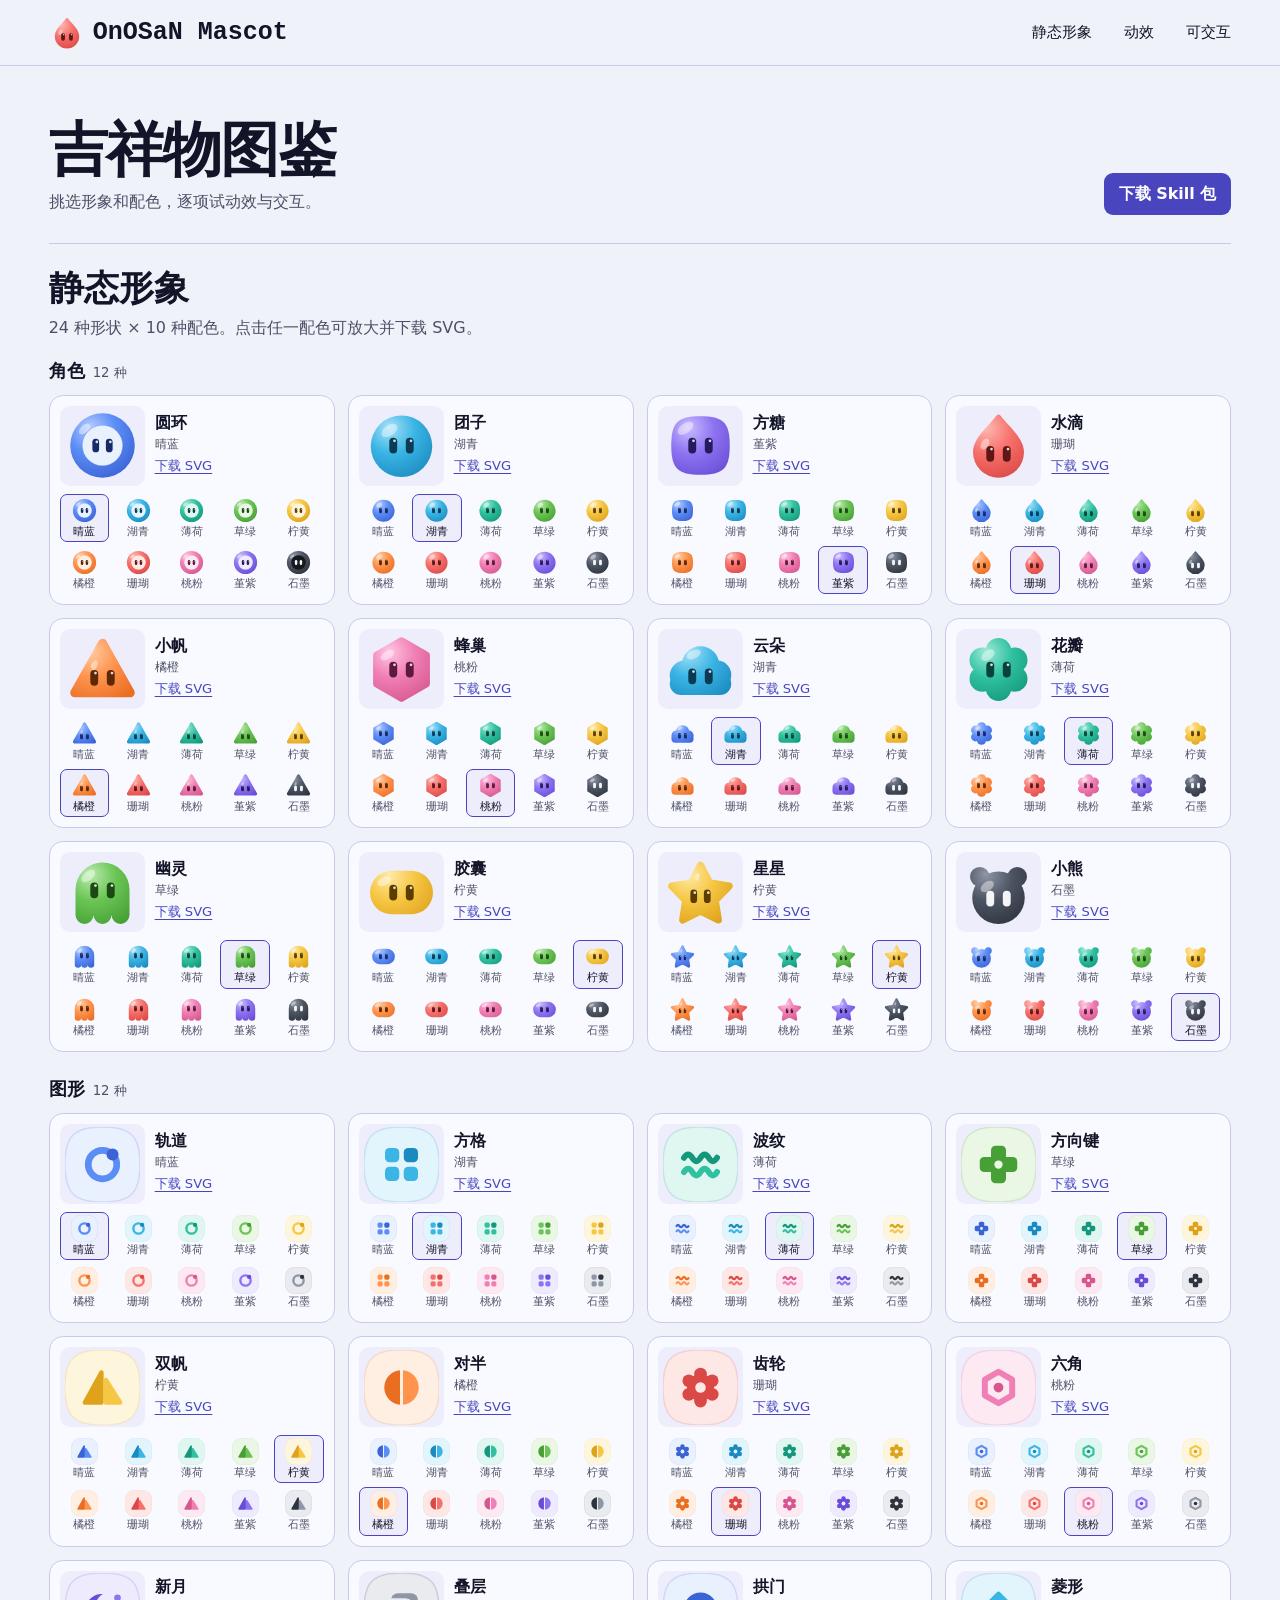
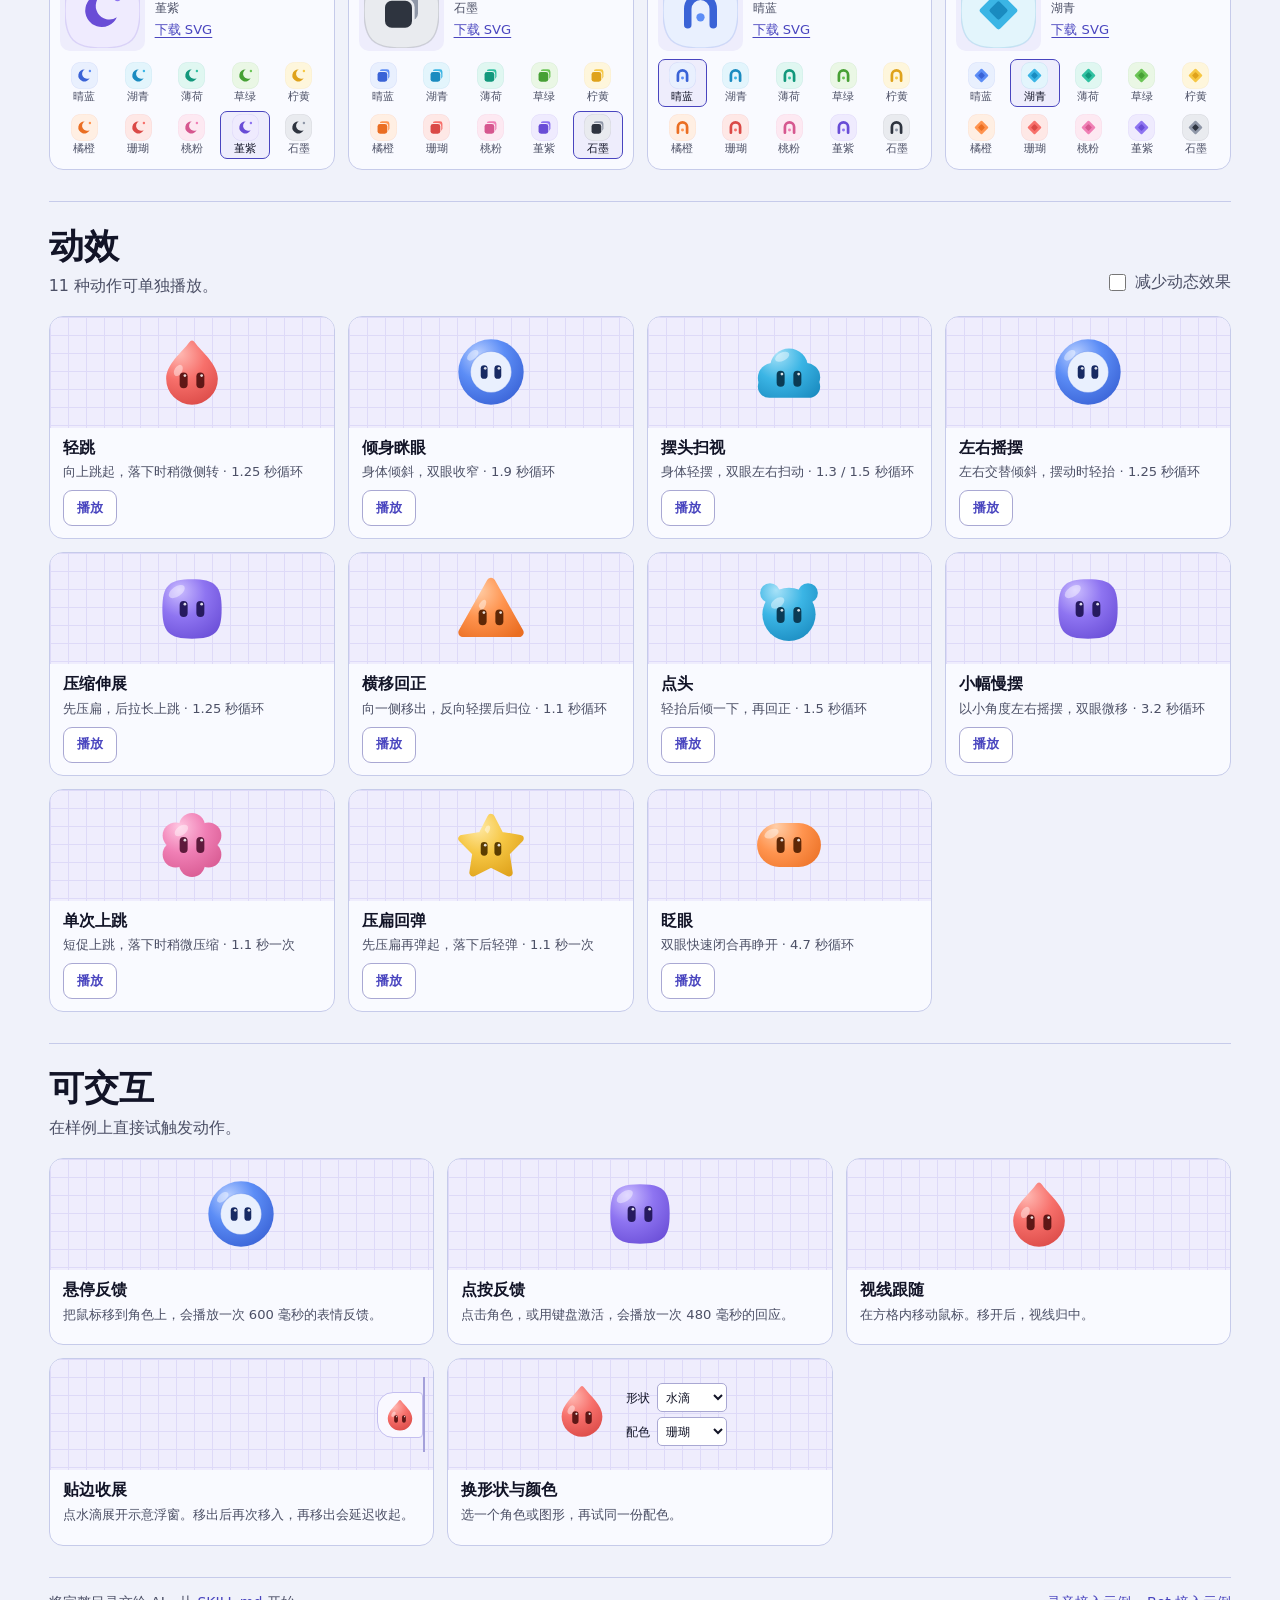
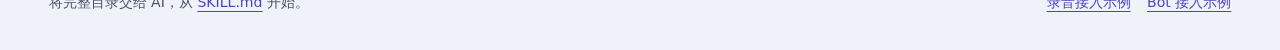
==== commit 3edd0219: "Name catalogue animations by movement" ====
--- a/index.html
+++ b/index.html
@@ -12,7 +12,7 @@
     <script src="skills/onosan-mascot/assets/catalog/avatar.js" defer></script>
     <script src="skills/onosan-mascot/assets/catalog/catalog.js" defer></script>
   </head>
-  <body data-catalog data-assets="skills/onosan-mascot/assets" data-skill="skills/onosan-mascot/SKILL.md" data-download="OnOSaN-Mascot-v0.2.0.zip">
+  <body data-catalog data-assets="skills/onosan-mascot/assets" data-skill="skills/onosan-mascot/SKILL.md" data-download="OnOSaN-Mascot-v0.2.1.zip">
     <noscript>请启用 JavaScript 以浏览吉祥物图鉴。</noscript>
   </body>
 </html>
--- a/skills/onosan-mascot/assets/catalog/catalog.css
+++ b/skills/onosan-mascot/assets/catalog/catalog.css
@@ -98,10 +98,6 @@
 .sample-copy > button { margin-top: auto; }
 .sample-control { min-height: 36px; padding: 4px 13px; border: 1px solid #a9a8d3; color: var(--accent); background: #fff; font-size: .84rem; }
 .sample-control:hover { border-color: var(--accent); background: #f0efff; }
-.catalog-avatar { position: relative; }
-.motion-marker { position: absolute; right: 4px; bottom: 4px; width: 12px; height: 12px; border: 2px solid #f9faff; border-radius: 50%; background: var(--accent); }
-.motion-marker.hollow { border-color: var(--accent); background: #f9faff; }
-.motion-marker.attention { display: grid; place-items: center; width: 17px; height: 17px; color: #fff; background: var(--accent); font: 750 10px/1 system-ui, sans-serif; }
 
 .interactive-grid { grid-template-columns: repeat(3, minmax(0, 1fr)); }
 .avatar-trigger { display: grid; place-items: center; min-width: 44px; min-height: 44px; padding: 4px; border: 0; border-radius: 10px; background: transparent; }
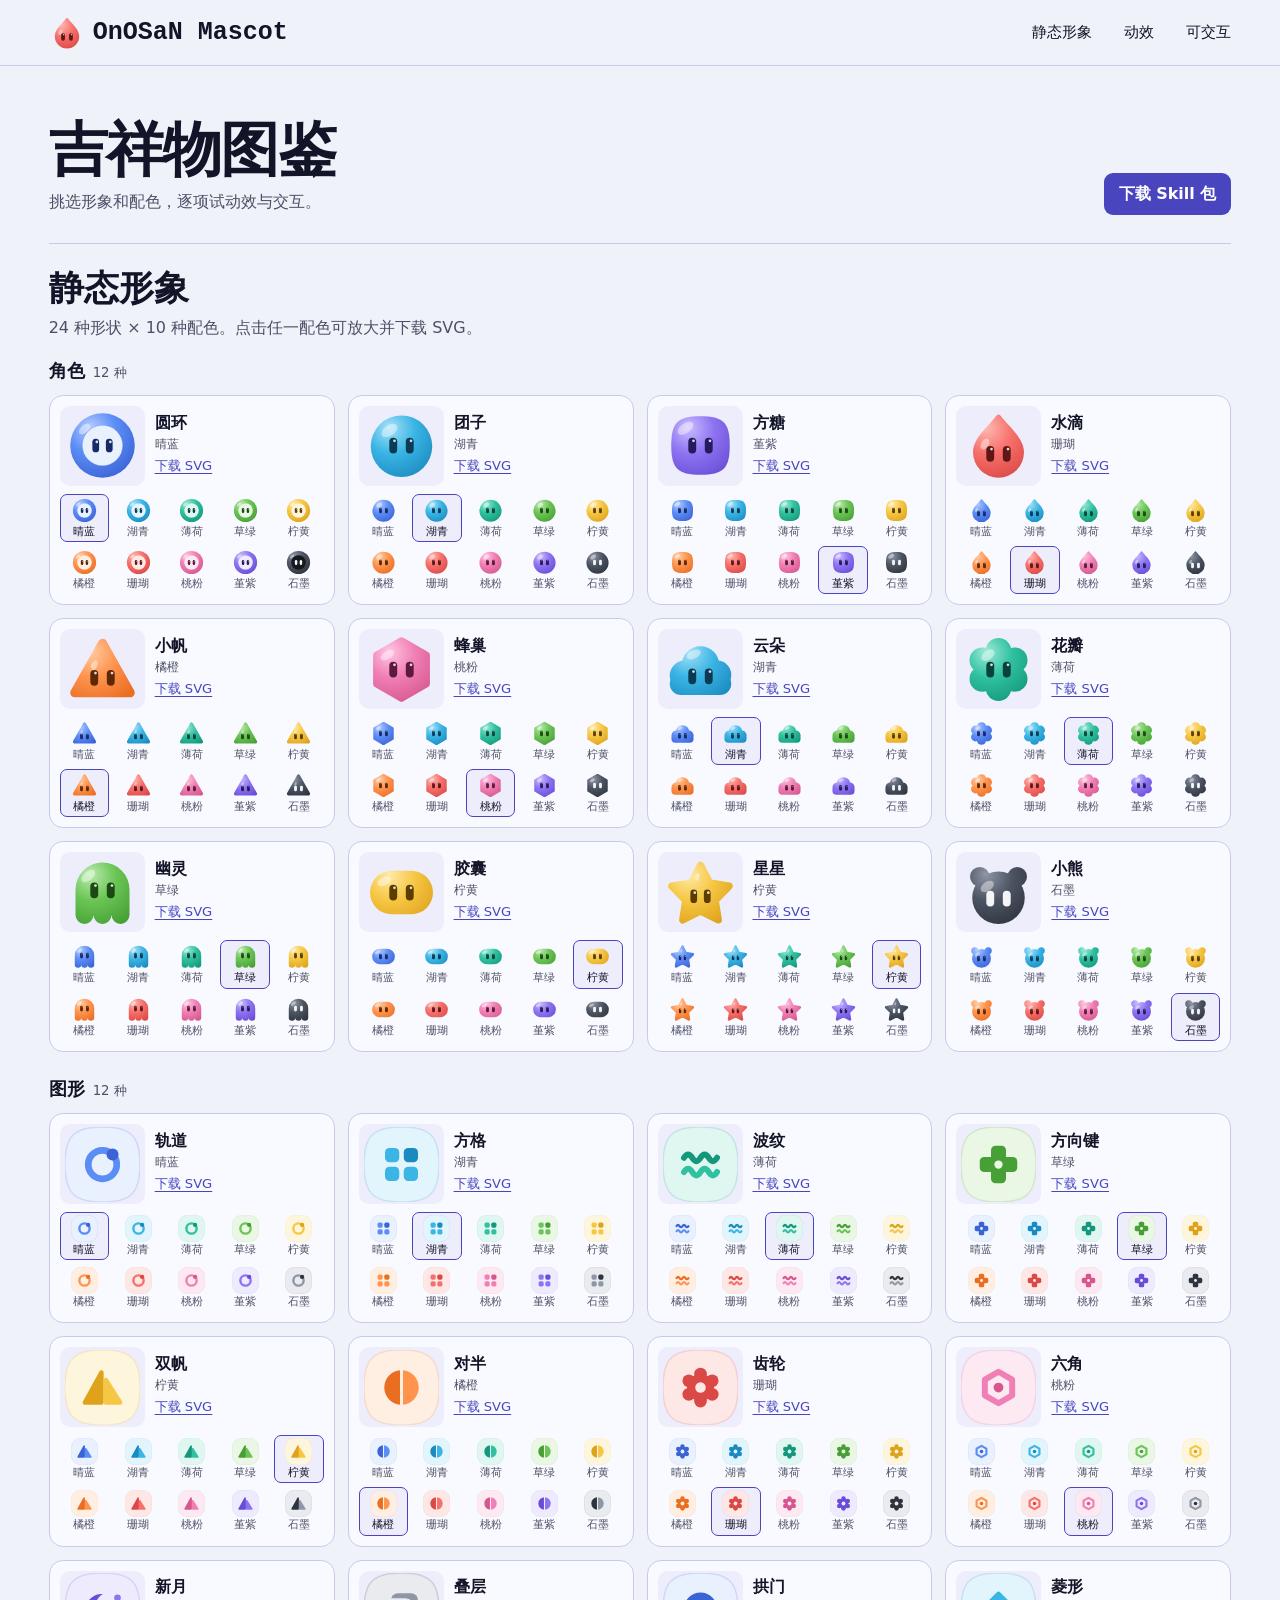
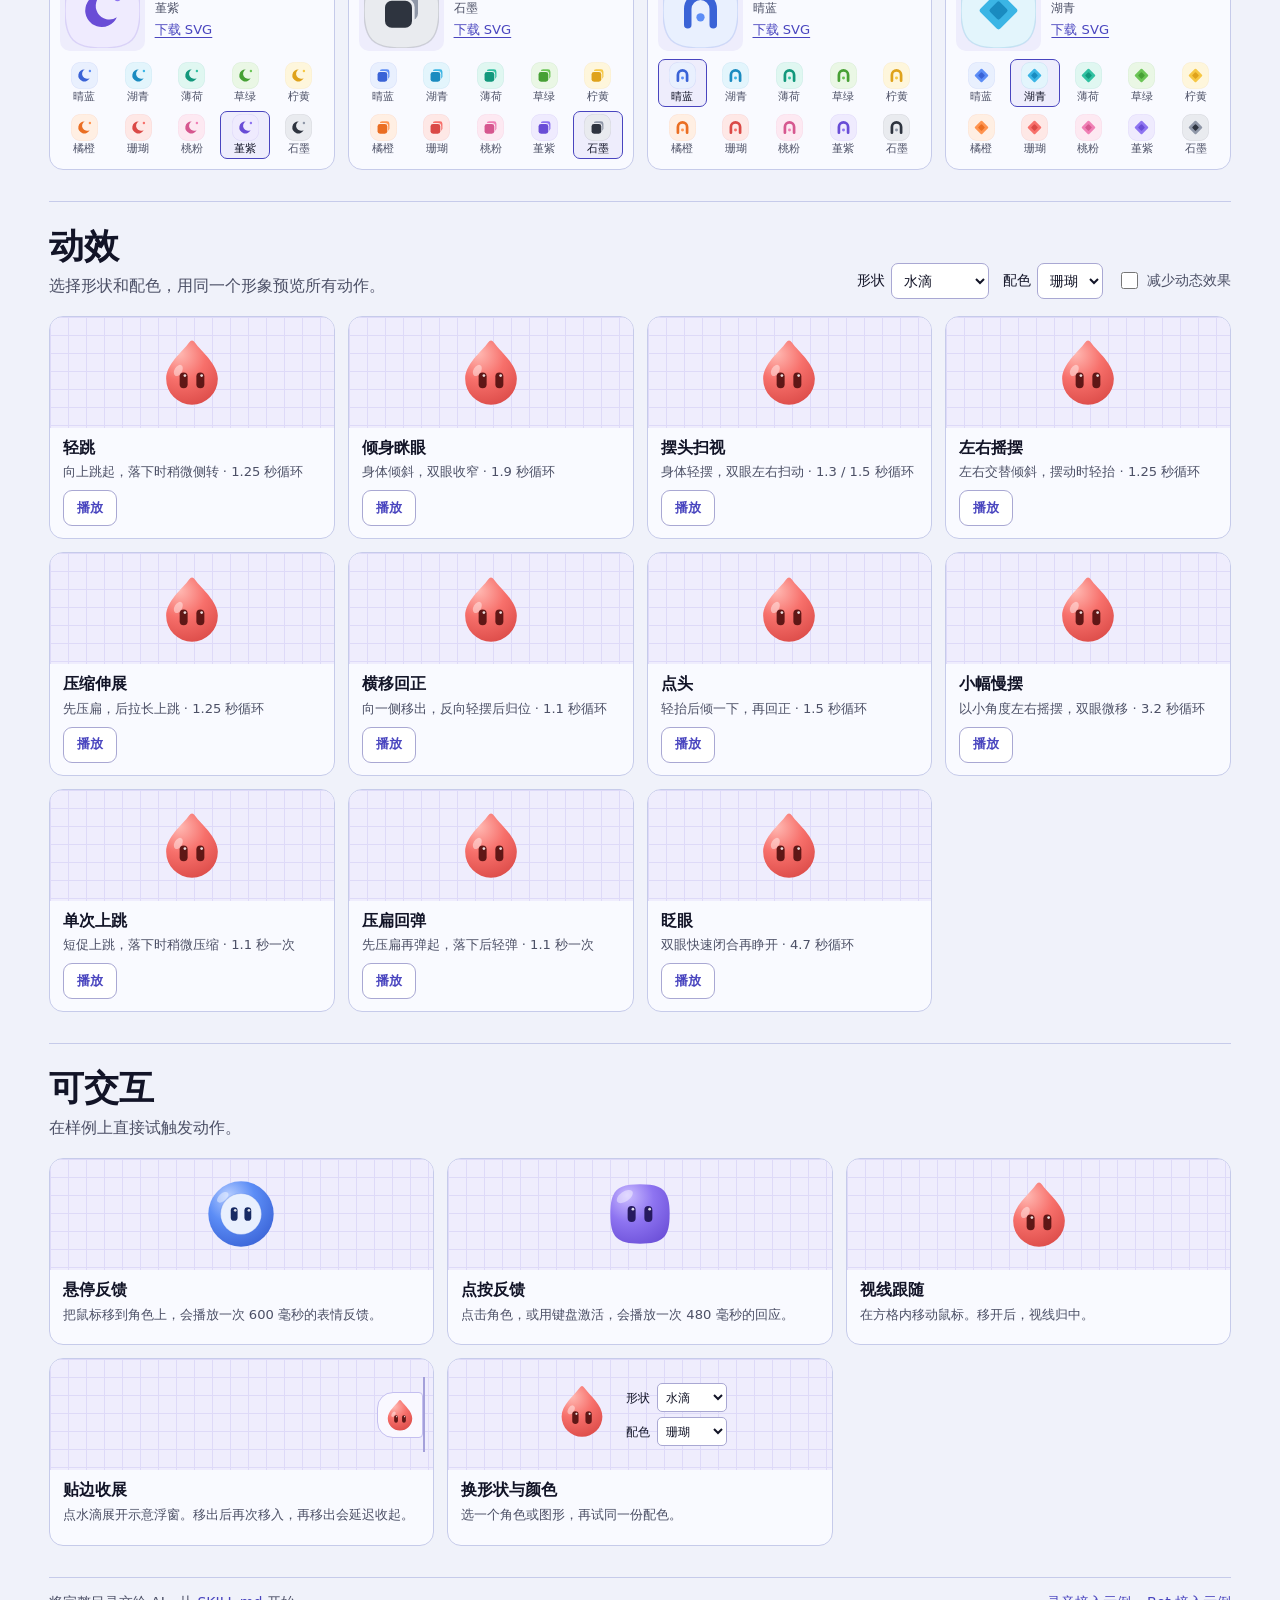
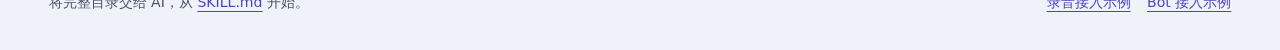
==== commit 625972e4: "Share the shape and color across motion previews" ====
--- a/index.html
+++ b/index.html
@@ -12,7 +12,7 @@
     <script src="skills/onosan-mascot/assets/catalog/avatar.js" defer></script>
     <script src="skills/onosan-mascot/assets/catalog/catalog.js" defer></script>
   </head>
-  <body data-catalog data-assets="skills/onosan-mascot/assets" data-skill="skills/onosan-mascot/SKILL.md" data-download="OnOSaN-Mascot-v0.2.1.zip">
+  <body data-catalog data-assets="skills/onosan-mascot/assets" data-skill="skills/onosan-mascot/SKILL.md" data-download="OnOSaN-Mascot-v0.2.2.zip">
     <noscript>请启用 JavaScript 以浏览吉祥物图鉴。</noscript>
   </body>
 </html>
--- a/skills/onosan-mascot/assets/catalog/catalog.css
+++ b/skills/onosan-mascot/assets/catalog/catalog.css
@@ -32,6 +32,9 @@
 .section-heading { margin-bottom: 17px; }
 .section-heading h2 { font-size: clamp(24px, 3vw, 35px); line-height: 1.2; }
 .section-heading.with-control { display: flex; align-items: end; justify-content: space-between; flex-wrap: wrap; gap: 11px 20px; }
+.motion-controls { display: flex; align-items: center; flex-wrap: wrap; gap: 8px 14px; }
+.motion-controls label { display: inline-flex; align-items: center; gap: 6px; font-size: .88rem; }
+.motion-controls select { min-height: 36px; padding: 3px 8px; border: 1px solid #a9a8d3; border-radius: 7px; color: var(--ink); background: #fff; font: inherit; }
 .motion-switch { display: inline-flex; align-items: center; gap: 6px; min-height: 32px; color: var(--muted); cursor: pointer; }
 .motion-switch input { accent-color: var(--accent); width: 17px; height: 17px; }
 
@@ -97,7 +100,13 @@
 .sample-copy p { margin: 4px 0 8px; color: var(--muted); line-height: 1.5; font-size: .82rem; }
 .sample-copy > button { margin-top: auto; }
 .sample-control { min-height: 36px; padding: 4px 13px; border: 1px solid #a9a8d3; color: var(--accent); background: #fff; font-size: .84rem; }
-.sample-control:hover { border-color: var(--accent); background: #f0efff; }
+.sample-control:hover:not(:disabled) { border-color: var(--accent); background: #f0efff; }
+.sample-control:disabled { color: var(--muted); background: transparent; cursor: default; }
+
+/* Each catalogue card plays its own action on the selected shape. */
+[data-motion-example="hop"] .catalog-avatar[data-state="working"] .bot-avatar-body { animation-name: bot-avatar-work; transform-origin: 50px 72px; }
+[data-motion-example="wiggle"] .catalog-avatar[data-state="working"] .bot-avatar-body { animation-name: bot-avatar-wiggle; transform-origin: 50px 50px; }
+[data-motion-example="squash-and-stretch"] .catalog-avatar[data-state="working"] .bot-avatar-body { animation-name: bot-avatar-squash; transform-origin: 50px 72px; }
 
 .interactive-grid { grid-template-columns: repeat(3, minmax(0, 1fr)); }
 .avatar-trigger { display: grid; place-items: center; min-width: 44px; min-height: 44px; padding: 4px; border: 0; border-radius: 10px; background: transparent; }
